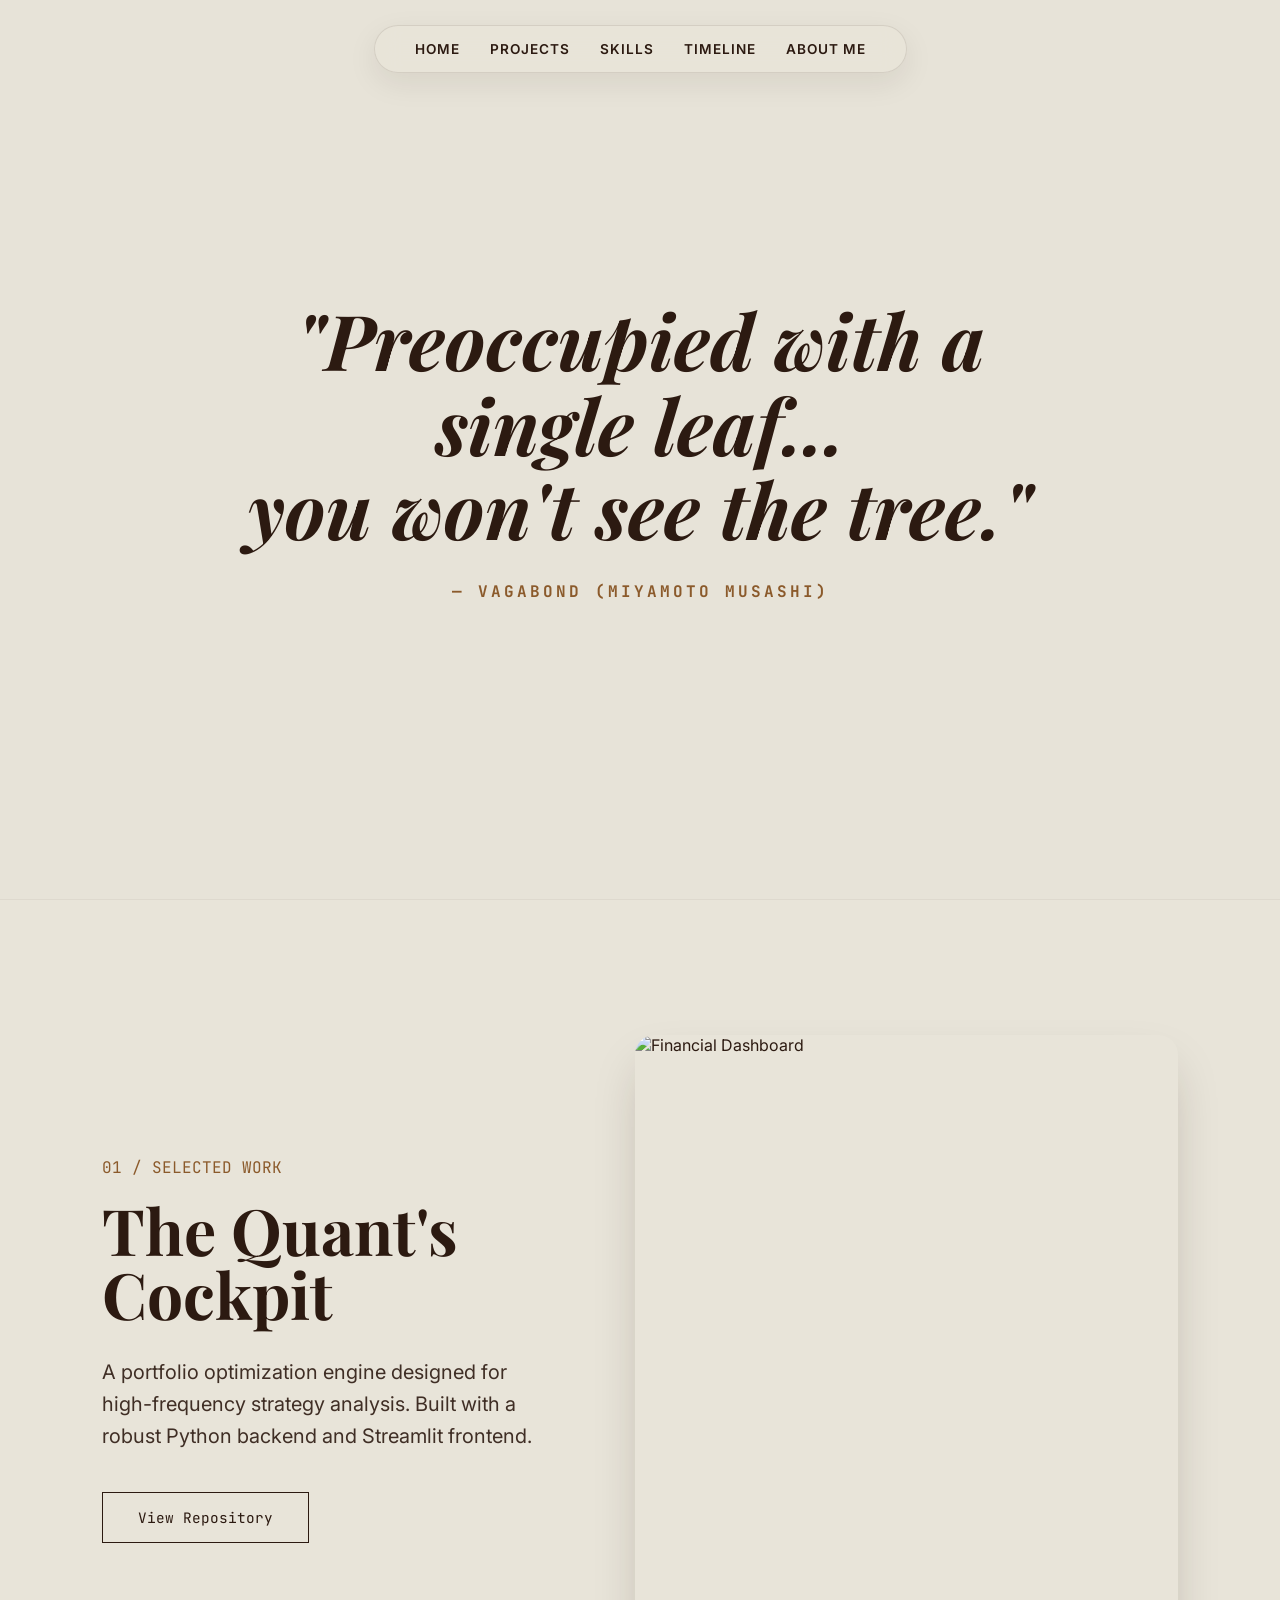
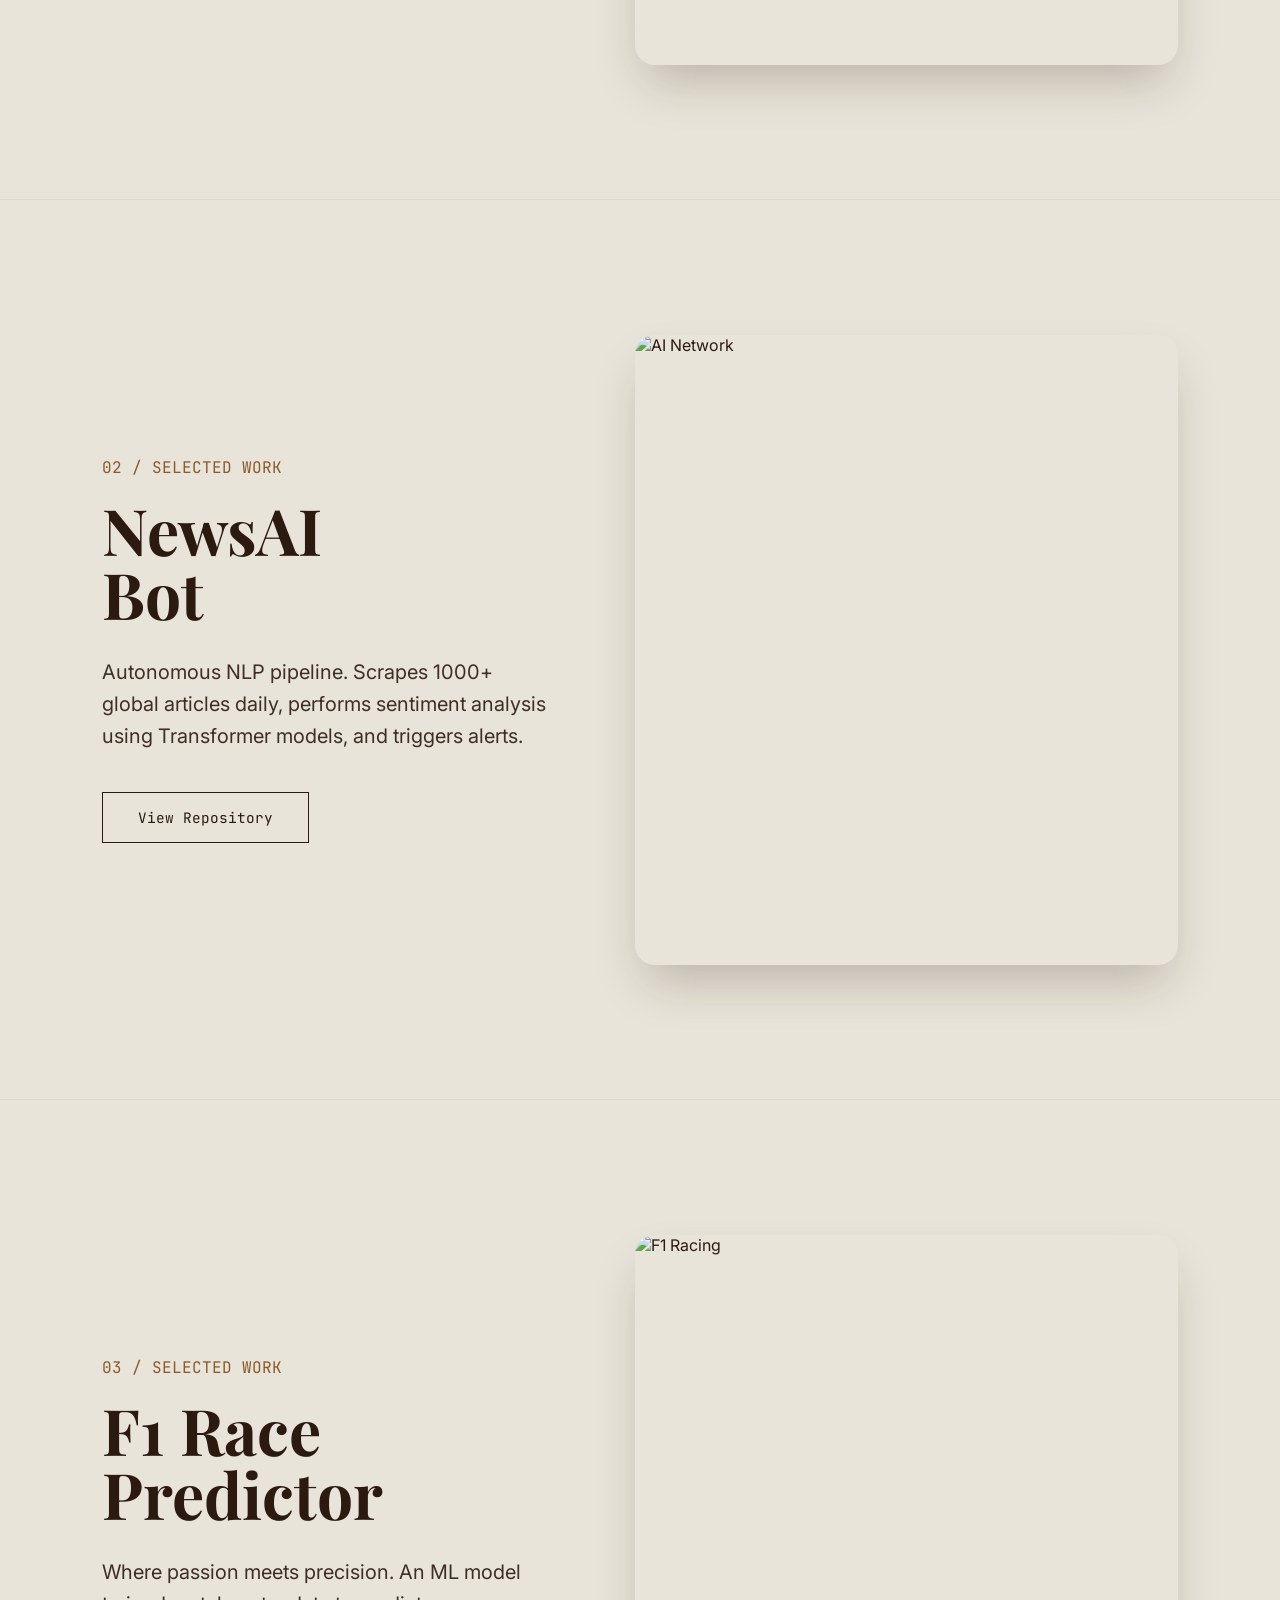
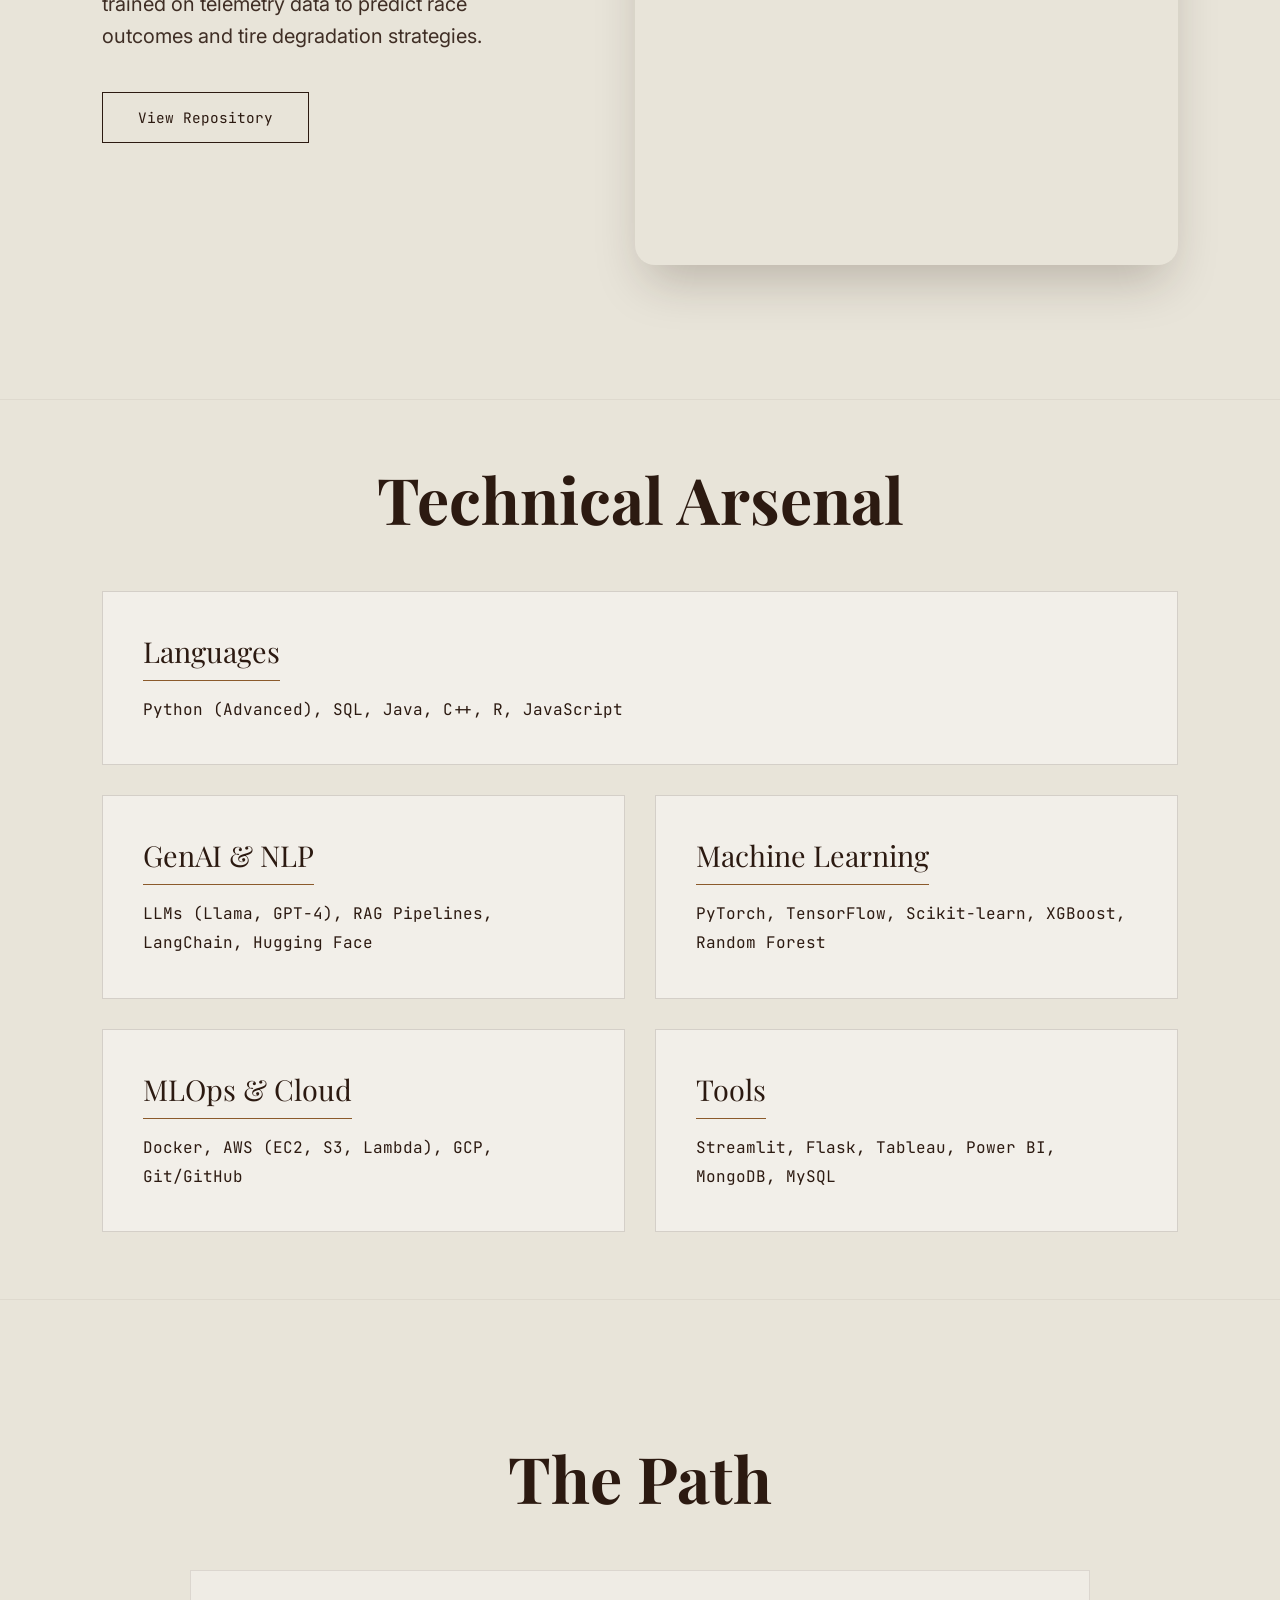
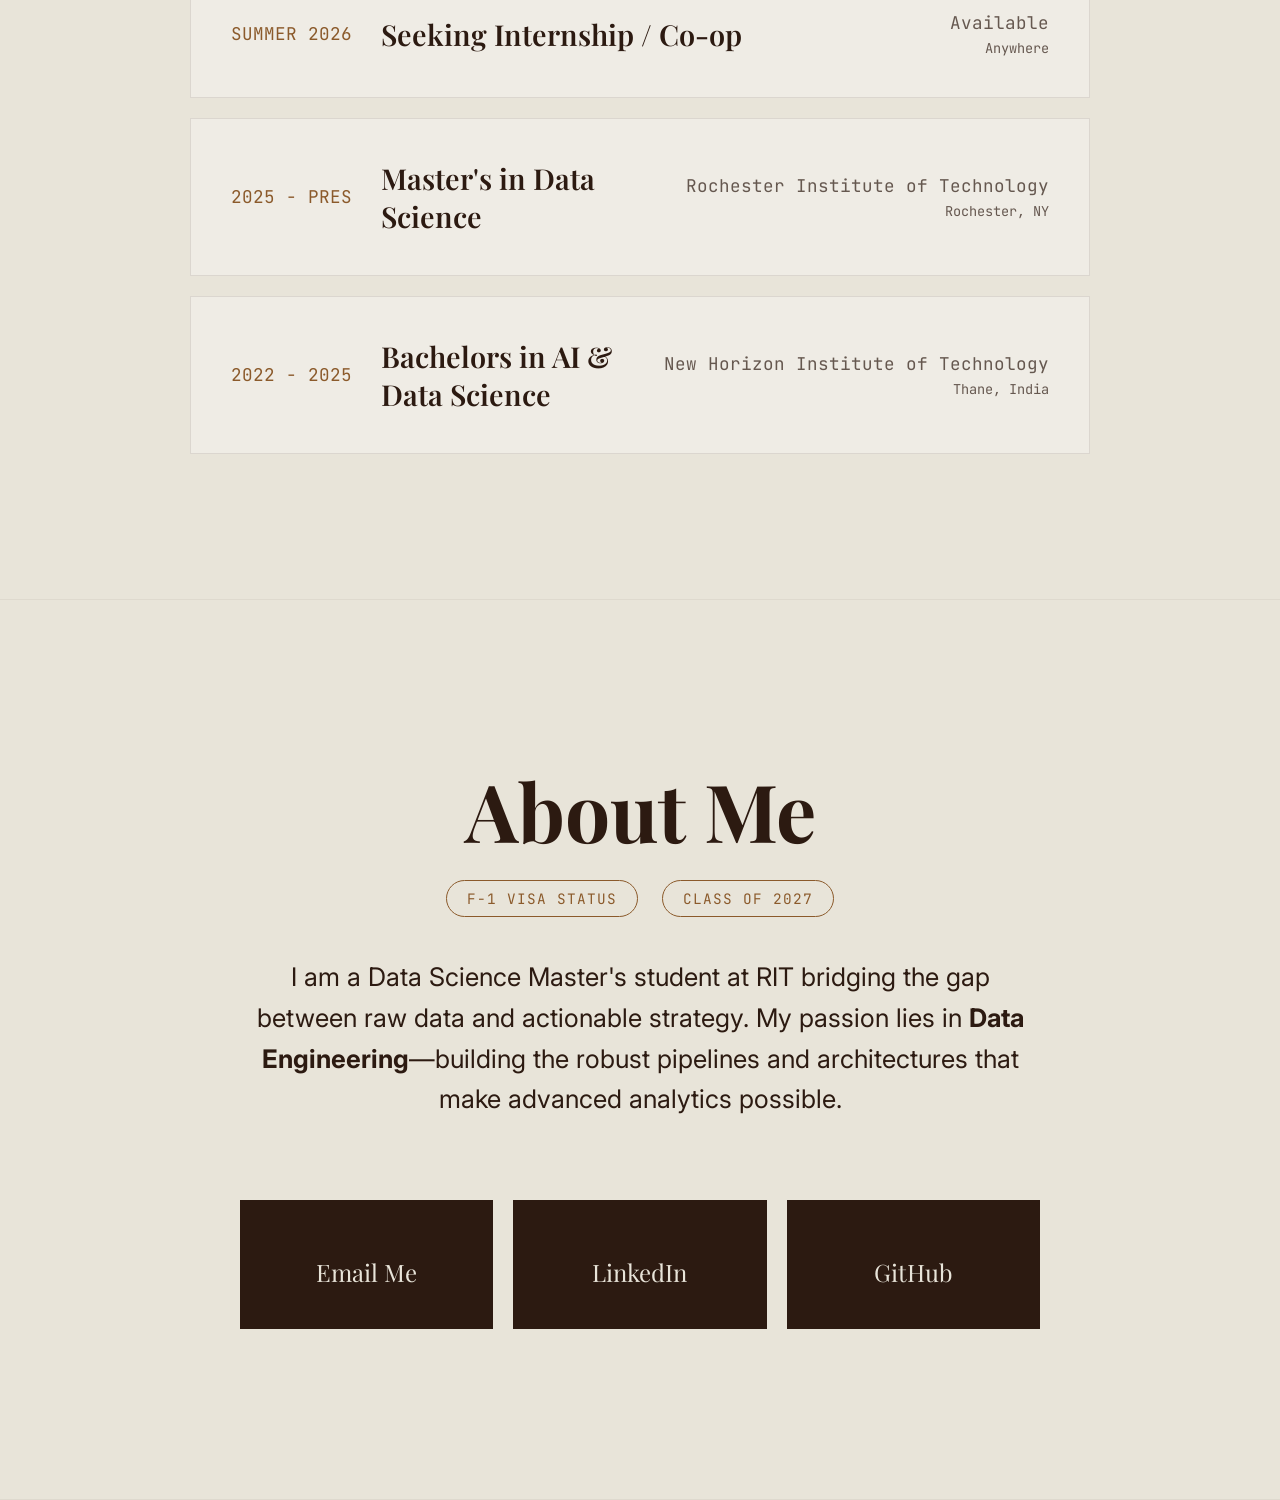
==== indexx.html @ b25b842d "Initial portfolio launch" ====
<!DOCTYPE html>
<html lang="en">
<head>
    <meta charset="UTF-8">
    <meta name="viewport" content="width=device-width, initial-scale=1.0">
    <title>Aryan Patil | Data Engineer</title>
    
    <link rel="preconnect" href="https://fonts.googleapis.com">
    <link href="https://fonts.googleapis.com/css2?family=Playfair+Display:ital,wght@0,400;0,600;1,400&family=Inter:wght@300;400;500&family=JetBrains+Mono:wght@400&display=swap" rel="stylesheet">
    
    <script src="https://unpkg.com/feather-icons"></script>
    
    <script src="https://cdnjs.cloudflare.com/ajax/libs/gsap/3.12.2/gsap.min.js"></script>
    <script src="https://cdnjs.cloudflare.com/ajax/libs/gsap/3.12.2/ScrollTrigger.min.js"></script>

    <style>
        :root {
            --bg-beige: #E8E4D9;    
            --text-brown: #2C1A11;  
            --accent-brown: #8B5A2B;
            --glass-border: rgba(44, 26, 17, 0.1);
        }

        * { margin: 0; padding: 0; box-sizing: border-box; }

        body {
            background-color: var(--bg-beige);
            color: var(--text-brown);
            font-family: 'Inter', sans-serif;
            overflow-x: hidden;
            /* Scroll Snap */
            scroll-snap-type: y mandatory;
            height: 100vh;
            overflow-y: scroll;
            scroll-behavior: smooth;
        }

        /* --- NAVIGATION --- */
        .nav-wrapper {
            position: fixed;
            top: 25px;
            left: 0;
            width: 100%;
            display: flex;
            justify-content: center;
            z-index: 1000;
        }

        nav {
            background: rgba(232, 228, 217, 0.85);
            backdrop-filter: blur(12px);
            border: 1px solid var(--glass-border);
            padding: 15px 40px;
            border-radius: 50px;
            display: flex;
            gap: 30px;
            box-shadow: 0 10px 30px rgba(44, 26, 17, 0.08);
        }

        nav a {
            color: var(--text-brown);
            text-decoration: none;
            font-size: 0.85rem;
            font-weight: 600;
            text-transform: uppercase;
            letter-spacing: 1px;
            transition: opacity 0.3s;
        }
        nav a:hover { opacity: 0.6; }

        /* --- SECTIONS --- */
        section {
            height: 100vh;
            width: 100vw;
            scroll-snap-align: start;
            padding: 0 8%;
            display: flex;
            flex-direction: column;
            justify-content: center;
            position: relative;
            border-bottom: 1px solid rgba(44, 26, 17, 0.05);
        }

        /* --- HERO --- */
        .hero { text-align: center; overflow: hidden; }
        .hero-bg {
            position: absolute; top: 0; left: 0; width: 100%; height: 100%;
            background-image: url('https://images.unsplash.com/photo-1470115636492-6d2b56f9146d?q=80&w=2670&auto=format&fit=crop');
            background-size: cover; background-position: center; z-index: -2;
            filter: sepia(0.6) contrast(0.85);
            transform: scale(1.1); /* Slight zoom for parallax */
        }
        .hero-overlay {
            position: absolute; top: 0; left: 0; width: 100%; height: 100%;
            background: rgba(232, 228, 217, 0.8); z-index: -1;
        }
        .quote-text {
            font-family: 'Playfair Display', serif;
            font-size: clamp(3rem, 6vw, 5.5rem); /* Bigger Text */
            line-height: 1.1;
            font-style: italic;
            margin-bottom: 30px;
            color: var(--text-brown);
        }
        .quote-author {
            font-family: 'JetBrains Mono', monospace;
            font-size: 1rem;
            text-transform: uppercase;
            color: var(--accent-brown);
            letter-spacing: 3px;
            font-weight: 700;
        }

        /* --- PROJECTS --- */
        .project-split {
            display: grid;
            grid-template-columns: 1fr 1.2fr; /* More space for image */
            gap: 80px;
            align-items: center;
            height: 80%;
        }
        .p-number { font-family: 'JetBrains Mono'; color: var(--accent-brown); display: block; margin-bottom: 20px; font-size: 1rem; }
        .p-title { font-family: 'Playfair Display', serif; font-size: 4rem; margin-bottom: 30px; line-height: 1; }
        .p-desc { font-size: 1.25rem; line-height: 1.6; margin-bottom: 40px; color: rgba(44, 26, 17, 0.9); max-width: 500px; }
        
        .btn-link {
            text-decoration: none;
            color: var(--text-brown);
            border: 1px solid var(--text-brown);
            padding: 15px 35px;
            font-family: 'JetBrains Mono';
            font-size: 0.9rem;
            transition: 0.3s;
            display: inline-block;
        }
        .btn-link:hover { background: var(--text-brown); color: var(--bg-beige); }

        .project-img-container {
            height: 100%;
            max-height: 70vh;
            border-radius: 20px; /* Softer corners */
            overflow: hidden;
            box-shadow: 0 25px 50px -12px rgba(44, 26, 17, 0.25);
            position: relative;
        }
        .project-img-container img { width: 100%; height: 100%; object-fit: cover; transition: transform 0.7s ease; }
        .project-img-container:hover img { transform: scale(1.05); }

        /* --- SKILLS (Fixed Empty Look) --- */
        .skills-section {
            display: flex;
            flex-direction: column;
            justify-content: center;
            height: 100vh;
        }
        
        .skills-grid {
            display: grid;
            grid-template-columns: repeat(2, 1fr); /* 2 Columns for fuller look */
            gap: 30px;
            width: 100%;
            max-width: 1200px;
            margin: 0 auto;
        }
        
        .skill-item {
            border: 1px solid rgba(44, 26, 17, 0.15);
            padding: 40px; /* Bigger padding */
            background: rgba(255, 255, 255, 0.4);
            transition: 0.3s;
            display: flex;
            flex-direction: column;
            justify-content: center;
        }
        .skill-item:hover { 
            background: var(--text-brown); 
            color: var(--bg-beige); 
            border-color: var(--text-brown);
            transform: translateY(-5px);
        }
        /* Make the "Languages" card span full width to break grid monotony */
        .skill-item:first-child { grid-column: span 2; } 

        .skill-title {
            font-family: 'Playfair Display', serif;
            font-size: 1.8rem;
            margin-bottom: 15px;
            border-bottom: 1px solid var(--accent-brown);
            padding-bottom: 10px;
            display: inline-block;
            width: fit-content;
        }
        .skill-list {
            font-family: 'JetBrains Mono';
            font-size: 1rem;
            line-height: 1.8;
        }

        /* --- TIMELINE --- */
        .timeline-container { 
            max-width: 900px; 
            margin: 0 auto; 
            width: 100%; 
            display: flex;
            flex-direction: column;
            justify-content: center;
            gap: 20px;
        }
        .timeline-item {
            display: grid;
            grid-template-columns: 150px 1fr auto;
            align-items: center;
            padding: 40px; /* Bigger padding */
            border: 1px solid rgba(44, 26, 17, 0.1);
            background: rgba(255,255,255,0.3);
            transition: 0.3s;
        }
        .timeline-item:hover {
            background: white;
            box-shadow: 0 10px 30px rgba(0,0,0,0.05);
            transform: scale(1.02);
        }
        .t-year { font-family: 'JetBrains Mono'; color: var(--accent-brown); font-size: 1.1rem; }
        .t-role { font-weight: 600; font-size: 1.8rem; font-family: 'Playfair Display', serif;}
        .t-org { opacity: 0.7; font-size: 1.1rem; font-family: 'JetBrains Mono'; text-align: right; }
        
        /* Wrapper for Right Side Info */
        .t-details {
            text-align: right;
            display: flex;
            flex-direction: column;
            gap: 5px;
        }
        .t-loc {
            font-family: 'JetBrains Mono';
            font-size: 0.85rem;
            opacity: 0.7;
        }

        /* --- ABOUT ME --- */
        .about-wrapper {
            max-width: 1000px;
            margin: 0 auto;
            text-align: center;
            display: flex;
            flex-direction: column;
            align-items: center;
            justify-content: center;
            height: 100%;
        }
        .about-text { font-size: 1.6rem; line-height: 1.6; margin-bottom: 40px; max-width: 800px; }
        
        .badges { margin-bottom: 40px; }
        .status-badge {
            display: inline-block;
            border: 1px solid var(--accent-brown);
            color: var(--accent-brown);
            padding: 8px 20px;
            border-radius: 50px;
            font-family: 'JetBrains Mono';
            font-size: 0.9rem;
            margin: 0 10px;
            text-transform: uppercase;
            letter-spacing: 1px;
        }

        /* Massive Connect Buttons */
        .connect-grid { 
            display: grid;
            grid-template-columns: 1fr 1fr 1fr;
            gap: 20px;
            width: 100%;
            margin-top: 40px;
        }
        
        .connect-card {
            display: flex;
            flex-direction: column;
            align-items: center;
            padding: 40px;
            background: var(--text-brown);
            color: var(--bg-beige);
            text-decoration: none;
            transition: 0.3s;
            border: 1px solid transparent;
        }
        .connect-card:hover {
            background: transparent;
            color: var(--text-brown);
            border-color: var(--text-brown);
        }
        .connect-icon { margin-bottom: 15px; }
        .connect-label { font-family: 'Playfair Display', serif; font-size: 1.5rem; }

        /* Mobile */
        @media (max-width: 1024px) {
            .project-split { grid-template-columns: 1fr; text-align: center; gap: 30px; }
            .project-img-container { order: -1; max-height: 40vh; }
            .skills-grid { grid-template-columns: 1fr; }
            .skill-item:first-child { grid-column: span 1; }
            .connect-grid { grid-template-columns: 1fr; }
            .timeline-item { grid-template-columns: 1fr; text-align: center; gap: 15px; }
            .t-details { text-align: center; }
            .t-org { text-align: center; }
            .quote-text { font-size: 3rem; }
        }
    </style>
</head>
<body>

    <div class="nav-wrapper">
        <nav>
            <a href="#home">Home</a>
            <a href="#p1">Projects</a>
            <a href="#skills">Skills</a>
            <a href="#timeline">Timeline</a>
            <a href="#about">About Me</a>
        </nav>
    </div>

    <section id="home" class="hero">
        <div class="hero-bg"></div>
        <div class="hero-overlay"></div>
        <div class="content-wrapper gs-reveal">
            <h1 class="quote-text">
                "Preoccupied with a <br>single leaf... <br>you won't see the tree."
            </h1>
            <p class="quote-author">— VAGABOND (MIYAMOTO MUSASHI)</p>
        </div>
    </section>

    <section id="p1">
        <div class="project-split">
            <div class="gs-reveal-left">
                <span class="p-number">01 / SELECTED WORK</span>
                <h2 class="p-title">The Quant's<br>Cockpit</h2>
                <p class="p-desc">A portfolio optimization engine designed for high-frequency strategy analysis. Built with a robust Python backend and Streamlit frontend.</p>
                <a href="https://github.com/AryanPatill" target="_blank" class="btn-link">View Repository</a>
            </div>
            <div class="project-img-container gs-reveal-right">
                <img src="https://images.unsplash.com/photo-1551288049-bebda4e38f71?q=80&w=2670&auto=format&fit=crop" alt="Financial Dashboard">
            </div>
        </div>
    </section>

    <section id="p2">
        <div class="project-split">
            <div class="gs-reveal-left">
                <span class="p-number">02 / SELECTED WORK</span>
                <h2 class="p-title">NewsAI<br>Bot</h2>
                <p class="p-desc">Autonomous NLP pipeline. Scrapes 1000+ global articles daily, performs sentiment analysis using Transformer models, and triggers alerts.</p>
                <a href="https://github.com/AryanPatill" target="_blank" class="btn-link">View Repository</a>
            </div>
            <div class="project-img-container gs-reveal-right">
                <img src="https://images.unsplash.com/photo-1504868584819-f8e8b4b6d7e3?q=80&w=2670&auto=format&fit=crop" alt="AI Network">
            </div>
        </div>
    </section>

    <section id="p3">
        <div class="project-split">
            <div class="gs-reveal-left">
                <span class="p-number">03 / SELECTED WORK</span>
                <h2 class="p-title">F1 Race<br>Predictor</h2>
                <p class="p-desc">Where passion meets precision. An ML model trained on telemetry data to predict race outcomes and tire degradation strategies.</p>
                <a href="https://github.com/AryanPatill" target="_blank" class="btn-link">View Repository</a>
            </div>
            <div class="project-img-container gs-reveal-right">
                <img src="https://images.unsplash.com/photo-1568605117036-5fe5e7bab0b7?q=80&w=2670&auto=format&fit=crop" alt="F1 Racing">
            </div>
        </div>
    </section>

    <section id="skills" class="skills-section">
        <h2 class="p-title gs-reveal" style="text-align: center; margin-bottom: 60px;">Technical Arsenal</h2>
        <div class="skills-grid">
            
            <div class="skill-item gs-reveal">
                <div class="skill-title">Languages</div>
                <div class="skill-list">Python (Advanced), SQL, Java, C++, R, JavaScript</div>
            </div>

            <div class="skill-item gs-reveal">
                <div class="skill-title">GenAI & NLP</div>
                <div class="skill-list">LLMs (Llama, GPT-4), RAG Pipelines, LangChain, Hugging Face</div>
            </div>

            <div class="skill-item gs-reveal">
                <div class="skill-title">Machine Learning</div>
                <div class="skill-list">PyTorch, TensorFlow, Scikit-learn, XGBoost, Random Forest</div>
            </div>

            <div class="skill-item gs-reveal">
                <div class="skill-title">MLOps & Cloud</div>
                <div class="skill-list">Docker, AWS (EC2, S3, Lambda), GCP, Git/GitHub</div>
            </div>

            <div class="skill-item gs-reveal">
                <div class="skill-title">Tools</div>
                <div class="skill-list">Streamlit, Flask, Tableau, Power BI, MongoDB, MySQL</div>
            </div>

        </div>
    </section>

    <section id="timeline">
        <h2 class="p-title gs-reveal" style="text-align: center; margin-bottom: 60px;">The Path</h2>
        <div class="timeline-container">
            
            <div class="timeline-item gs-reveal">
                <span class="t-year">SUMMER 2026</span>
                <span class="t-role">Seeking Internship / Co-op</span>
                <div class="t-details">
                    <span class="t-org">Available</span>
                    <span class="t-loc">Anywhere</span>
                </div>
            </div>

            <div class="timeline-item gs-reveal">
                <span class="t-year">2025 - PRES</span>
                <span class="t-role">Master's in Data Science</span>
                <div class="t-details">
                    <span class="t-org">Rochester Institute of Technology</span>
                    <span class="t-loc">Rochester, NY</span>
                </div>
            </div>

            <div class="timeline-item gs-reveal">
                <span class="t-year">2022 - 2025</span>
                <span class="t-role">Bachelors in AI & Data Science</span>
                <div class="t-details">
                    <span class="t-org">New Horizon Institute of Technology</span>
                    <span class="t-loc">Thane, India</span>
                </div>
            </div>

        </div>
    </section>

    <section id="about">
        <div class="about-wrapper">
            <h2 class="p-title gs-reveal" style="font-size: 5rem;">About Me</h2>
            
            <div class="badges gs-reveal">
                <span class="status-badge">F-1 Visa Status</span>
                <span class="status-badge">Class of 2027</span>
            </div>

            <p class="about-text gs-reveal">
                I am a Data Science Master's student at RIT bridging the gap between raw data and actionable strategy. 
                My passion lies in <strong>Data Engineering</strong>—building the robust pipelines and architectures that make advanced analytics possible.
            </p>

            <div class="connect-grid gs-reveal">
                <a href="mailto:aryannpatill18@gmail.com" class="connect-card">
                    <i data-feather="mail" class="connect-icon" size="32"></i>
                    <span class="connect-label">Email Me</span>
                </a>
                <a href="https://www.linkedin.com/in/aryanpatil18/" target="_blank" class="connect-card">
                    <i data-feather="linkedin" class="connect-icon" size="32"></i>
                    <span class="connect-label">LinkedIn</span>
                </a>
                <a href="https://github.com/AryanPatill" target="_blank" class="connect-card">
                    <i data-feather="github" class="connect-icon" size="32"></i>
                    <span class="connect-label">GitHub</span>
                </a>
            </div>
        </div>
    </section>

    <script>
        // Initialize Icons
        feather.replace();

        // GSAP Animations
        gsap.registerPlugin(ScrollTrigger);

        // General Fade Up
        document.querySelectorAll('.gs-reveal').forEach(el => {
            gsap.fromTo(el, 
                { opacity: 0, y: 50 },
                {
                    opacity: 1, 
                    y: 0, 
                    duration: 1, 
                    scrollTrigger: {
                        trigger: el,
                        start: "top 85%", // Triggers when top of element hits 85% down viewport
                        toggleActions: "play none none reverse"
                    }
                }
            );
        });

        // Left Slide
        document.querySelectorAll('.gs-reveal-left').forEach(el => {
            gsap.fromTo(el, 
                { opacity: 0, x: -50 },
                {
                    opacity: 1, 
                    x: 0, 
                    duration: 1, 
                    scrollTrigger: {
                        trigger: el,
                        start: "top 80%",
                        toggleActions: "play none none reverse"
                    }
                }
            );
        });

        // Right Slide
        document.querySelectorAll('.gs-reveal-right').forEach(el => {
            gsap.fromTo(el, 
                { opacity: 0, x: 50 },
                {
                    opacity: 1, 
                    x: 0, 
                    duration: 1, 
                    scrollTrigger: {
                        trigger: el,
                        start: "top 80%",
                        toggleActions: "play none none reverse"
                    }
                }
            );
        });
    </script>
</body>
</html>
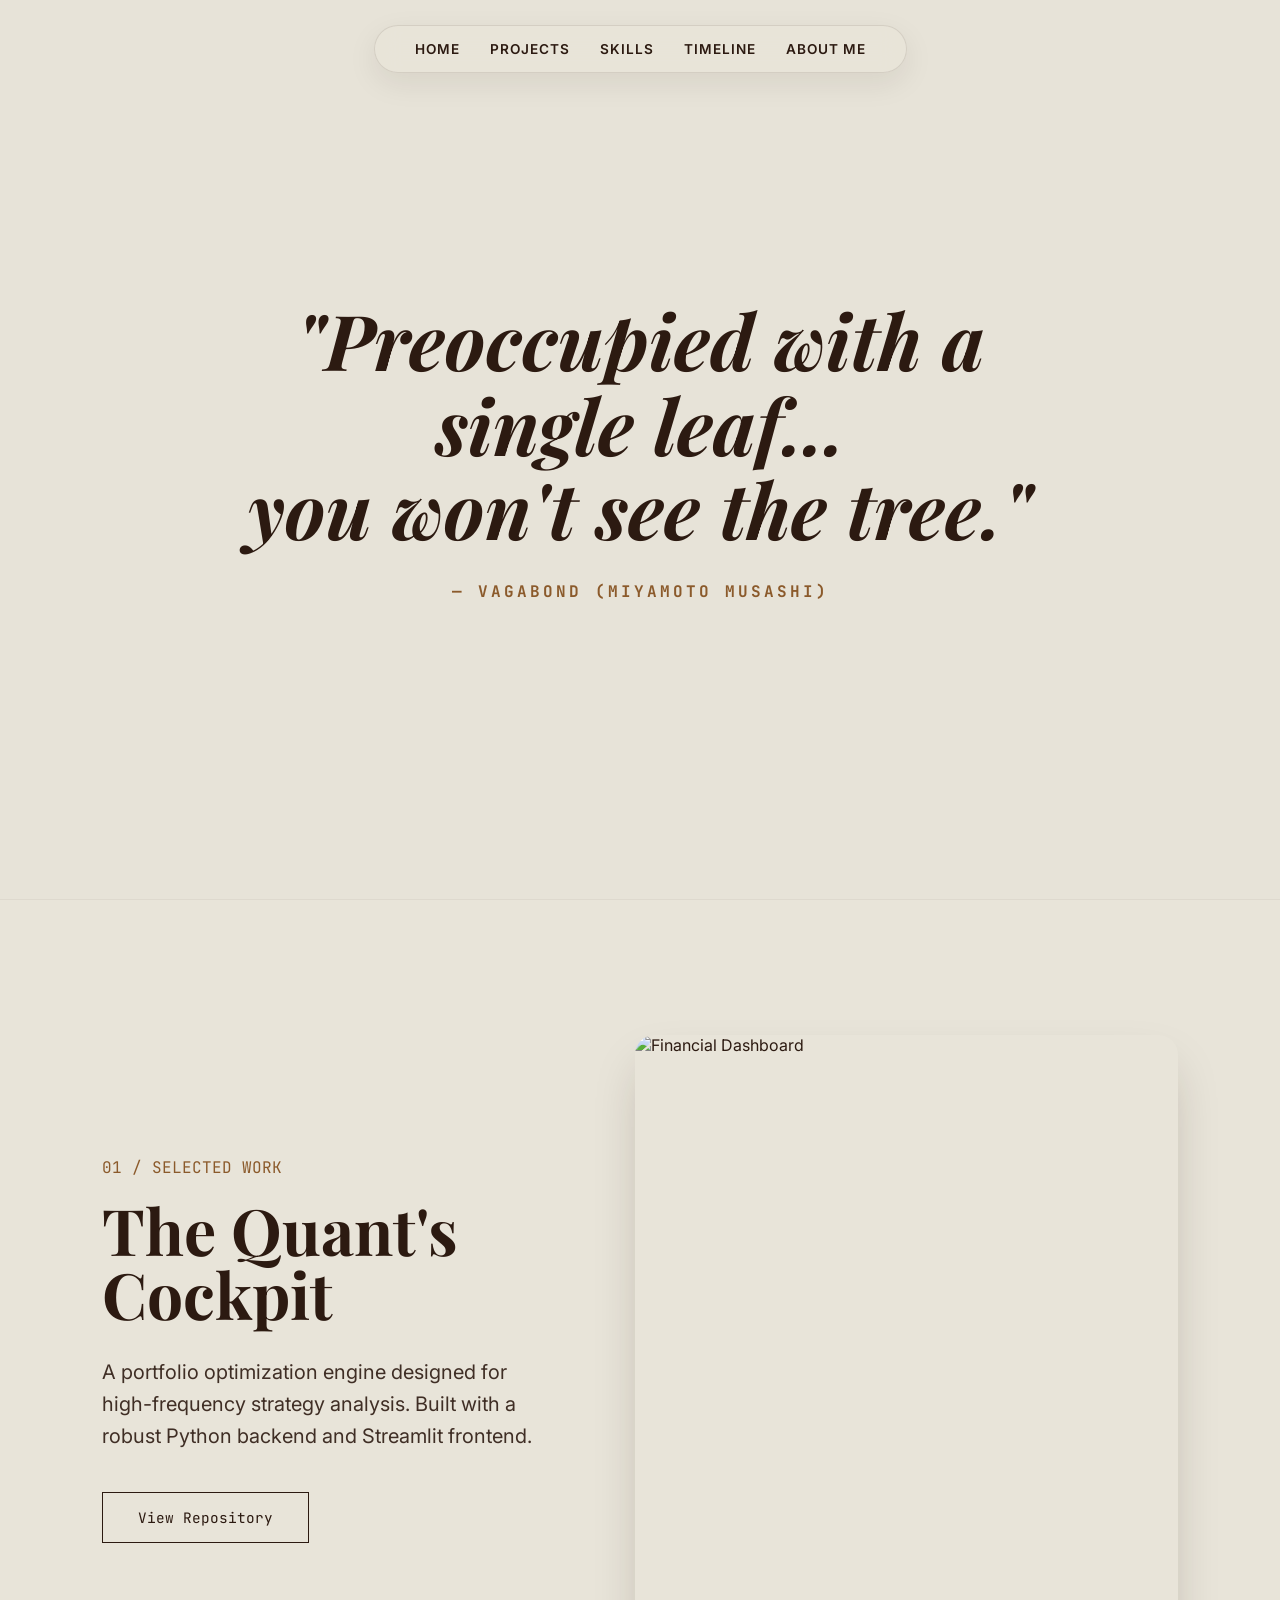
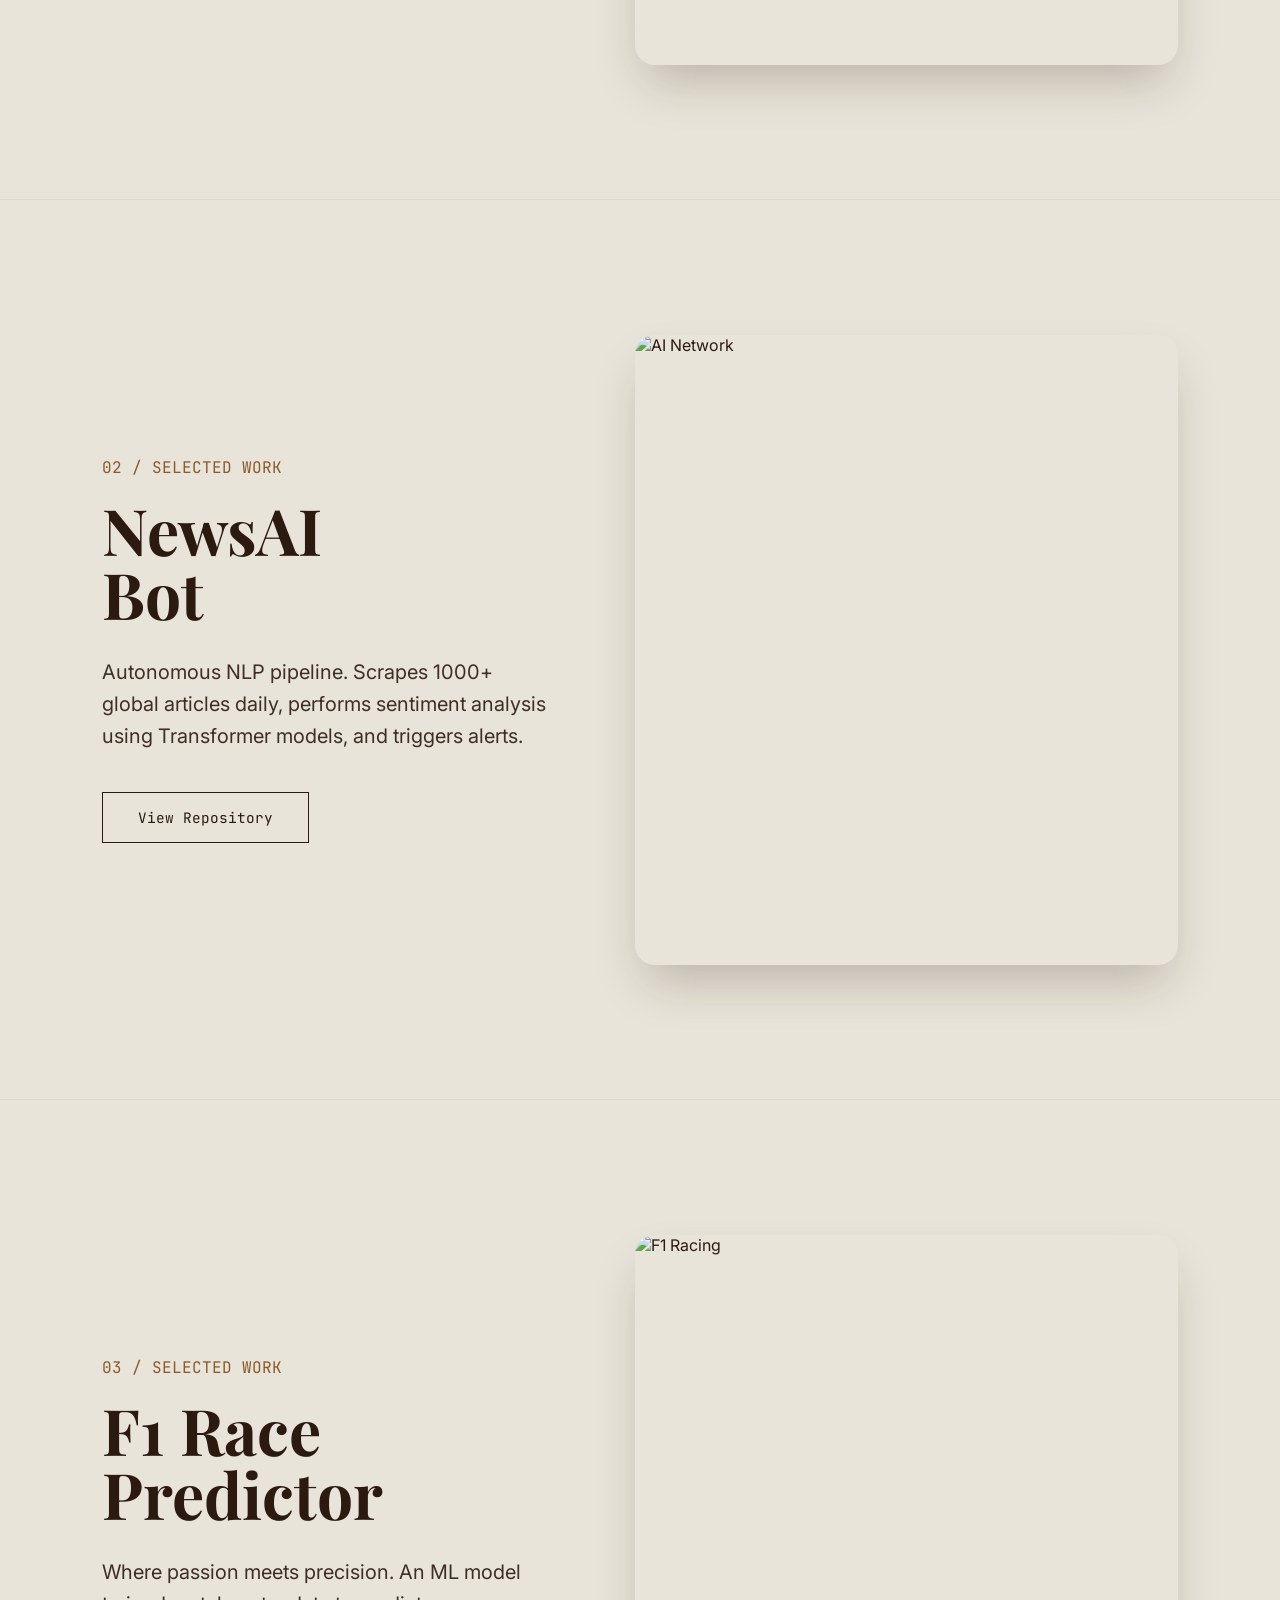
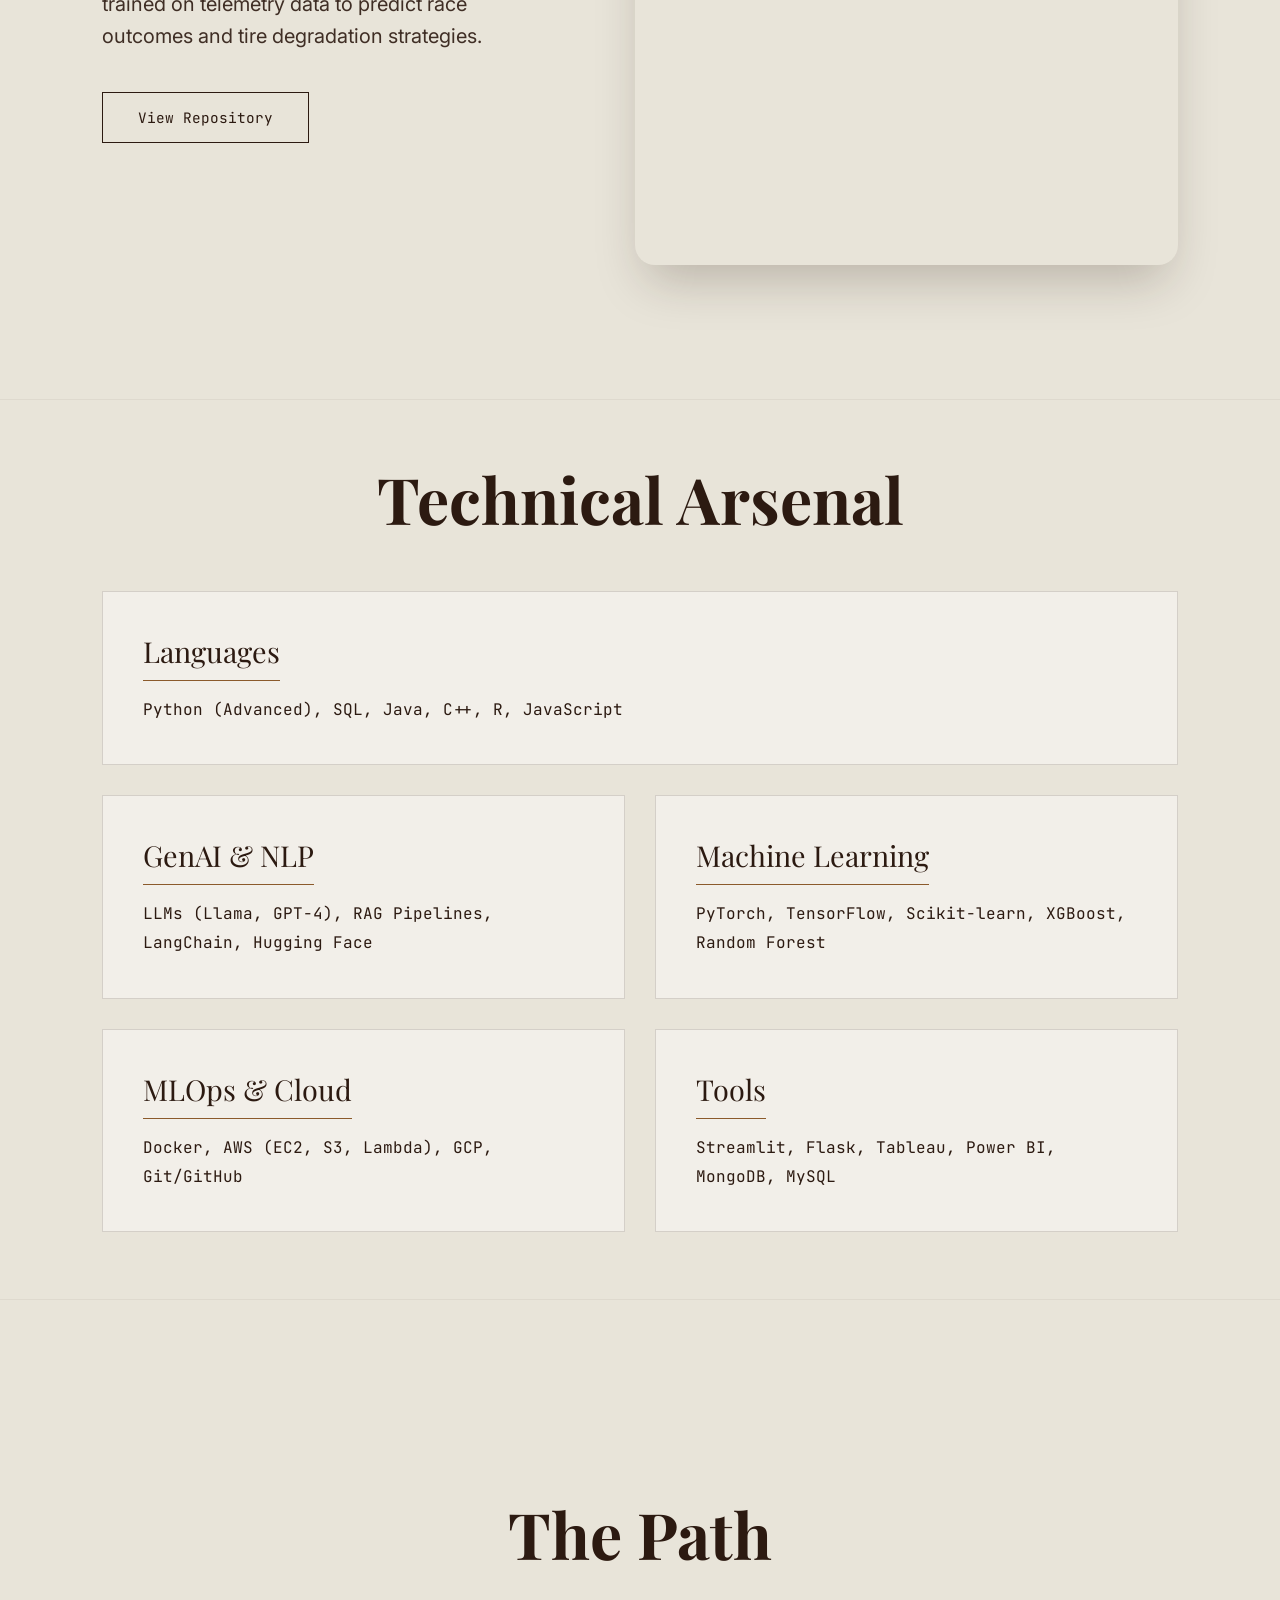
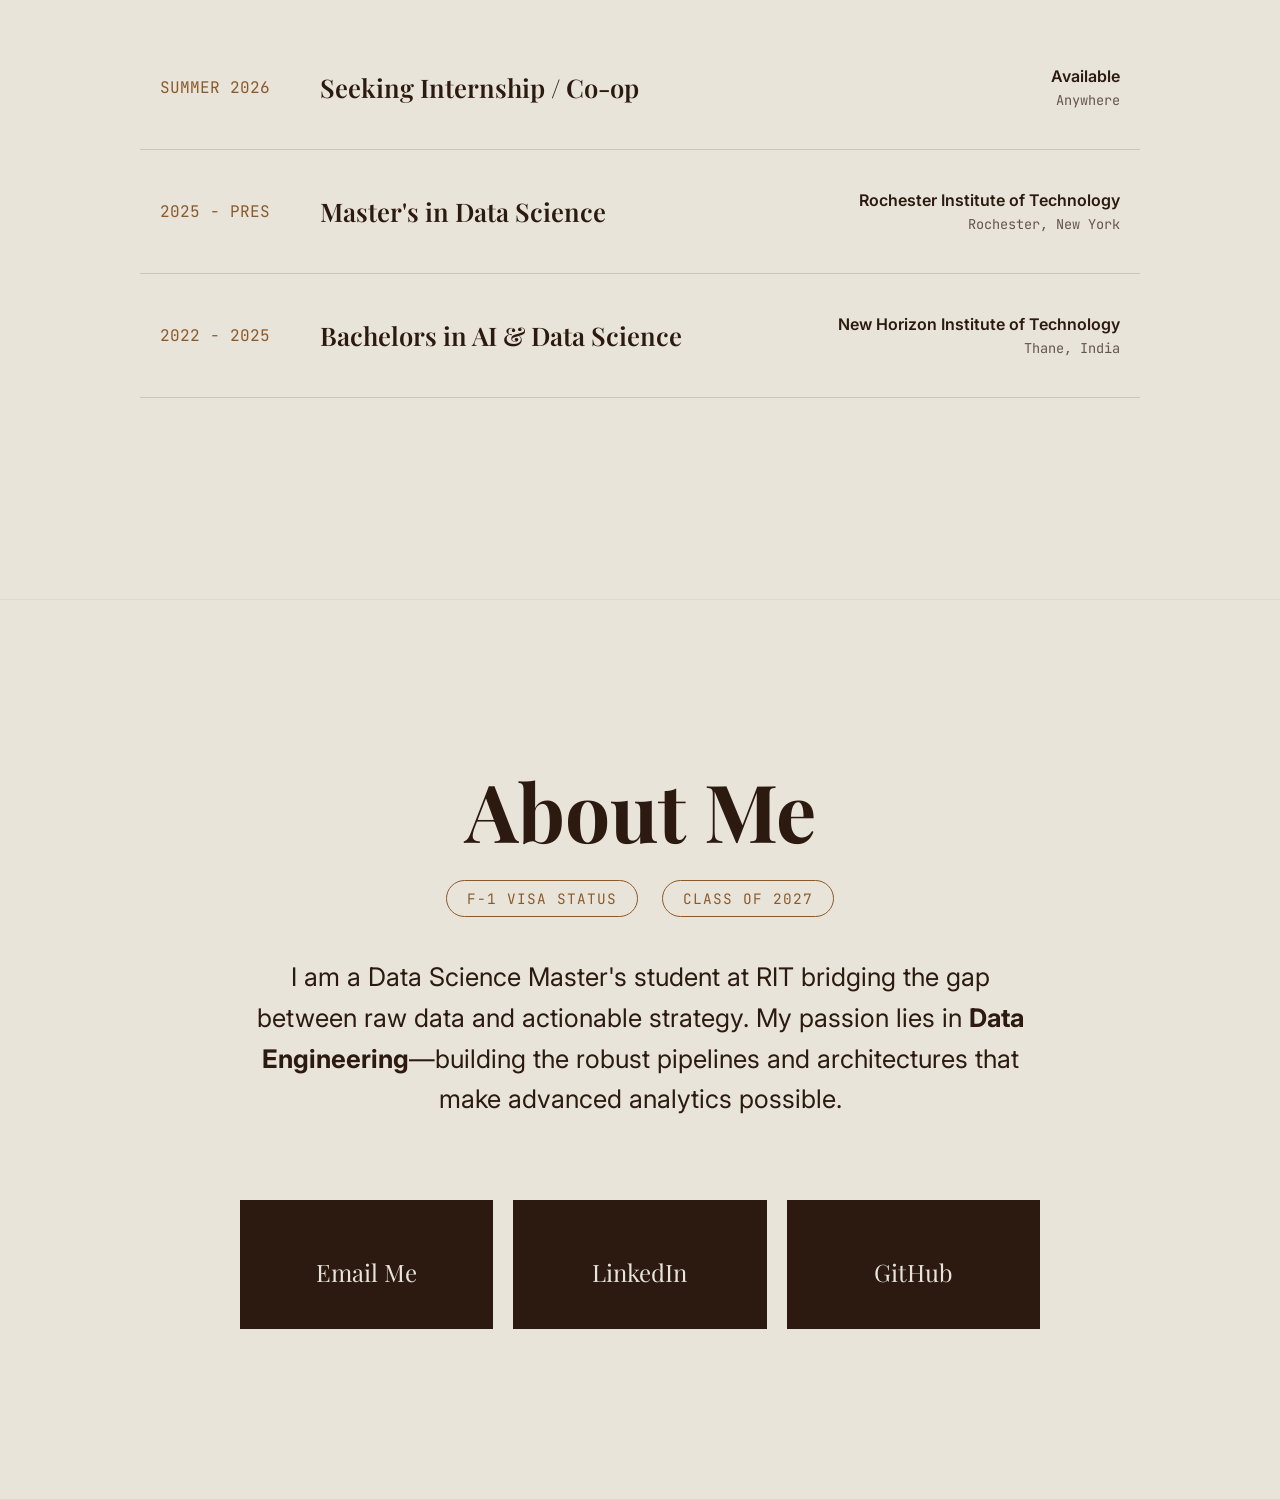
==== commit 3b0af935: "Initial portfolio launch" ====
--- a/indexx.html
+++ b/indexx.html
@@ -197,46 +197,82 @@
         }
 
         /* --- TIMELINE --- */
+/* --- TIMELINE FIX --- */
         .timeline-container { 
-            max-width: 900px; 
+            max-width: 1000px; 
             margin: 0 auto; 
             width: 100%; 
             display: flex;
             flex-direction: column;
-            justify-content: center;
+            gap: 0; /* Remove gap, let borders handle separation */
+        }
+        
+        .timeline-item {
+            display: flex; /* Changed from Grid to Flex for better control */
+            justify-content: space-between;
+            align-items: center;
+            padding: 40px 20px; 
+            border-bottom: 1px solid rgba(44, 26, 17, 0.15);
+            transition: 0.3s;
+            flex-wrap: wrap; /* Allows wrapping on small screens */
             gap: 20px;
         }
-        .timeline-item {
-            display: grid;
-            grid-template-columns: 150px 1fr auto;
-            align-items: center;
-            padding: 40px; /* Bigger padding */
-            border: 1px solid rgba(44, 26, 17, 0.1);
-            background: rgba(255,255,255,0.3);
-            transition: 0.3s;
-        }
+
         .timeline-item:hover {
-            background: white;
-            box-shadow: 0 10px 30px rgba(0,0,0,0.05);
-            transform: scale(1.02);
-        }
-        .t-year { font-family: 'JetBrains Mono'; color: var(--accent-brown); font-size: 1.1rem; }
-        .t-role { font-weight: 600; font-size: 1.8rem; font-family: 'Playfair Display', serif;}
-        .t-org { opacity: 0.7; font-size: 1.1rem; font-family: 'JetBrains Mono'; text-align: right; }
-        
-        /* Wrapper for Right Side Info */
+            background: rgba(255,255,255,0.4);
+        }
+
+        /* Year - Fixed Width */
+        .t-year { 
+            font-family: 'JetBrains Mono'; 
+            color: var(--accent-brown); 
+            font-size: 1rem; 
+            width: 140px;
+            flex-shrink: 0;
+        }
+
+        /* Role - Takes available space */
+        .t-role { 
+            font-weight: 600; 
+            font-size: 1.6rem; 
+            font-family: 'Playfair Display', serif;
+            line-height: 1.1;
+            flex: 1; /* Grow to fill space */
+            min-width: 300px; /* Ensure it doesn't get too squished */
+        }
+        
+        /* Details (Org + Loc) - Aligned Right */
         .t-details {
             text-align: right;
             display: flex;
             flex-direction: column;
             gap: 5px;
-        }
+            min-width: 250px; /* fixed minimum width for location info */
+        }
+
+        .t-org { 
+            font-size: 1rem; 
+            font-family: 'Inter', sans-serif; 
+            font-weight: 600;
+            color: var(--text-brown);
+        }
+        
         .t-loc {
             font-family: 'JetBrains Mono';
             font-size: 0.85rem;
             opacity: 0.7;
         }
 
+        /* Mobile Adjustments for Timeline */
+        @media (max-width: 768px) {
+            .timeline-item { 
+                flex-direction: column; 
+                align-items: flex-start; 
+                text-align: left;
+            }
+            .t-details { text-align: left; margin-top: 10px; }
+            .t-year { margin-bottom: 5px; }
+        }
         /* --- ABOUT ME --- */
         .about-wrapper {
             max-width: 1000px;
@@ -403,7 +439,7 @@
         </div>
     </section>
 
-    <section id="timeline">
+   <section id="timeline">
         <h2 class="p-title gs-reveal" style="text-align: center; margin-bottom: 60px;">The Path</h2>
         <div class="timeline-container">
             
@@ -421,7 +457,7 @@
                 <span class="t-role">Master's in Data Science</span>
                 <div class="t-details">
                     <span class="t-org">Rochester Institute of Technology</span>
-                    <span class="t-loc">Rochester, NY</span>
+                    <span class="t-loc">Rochester, New York</span>
                 </div>
             </div>
 
